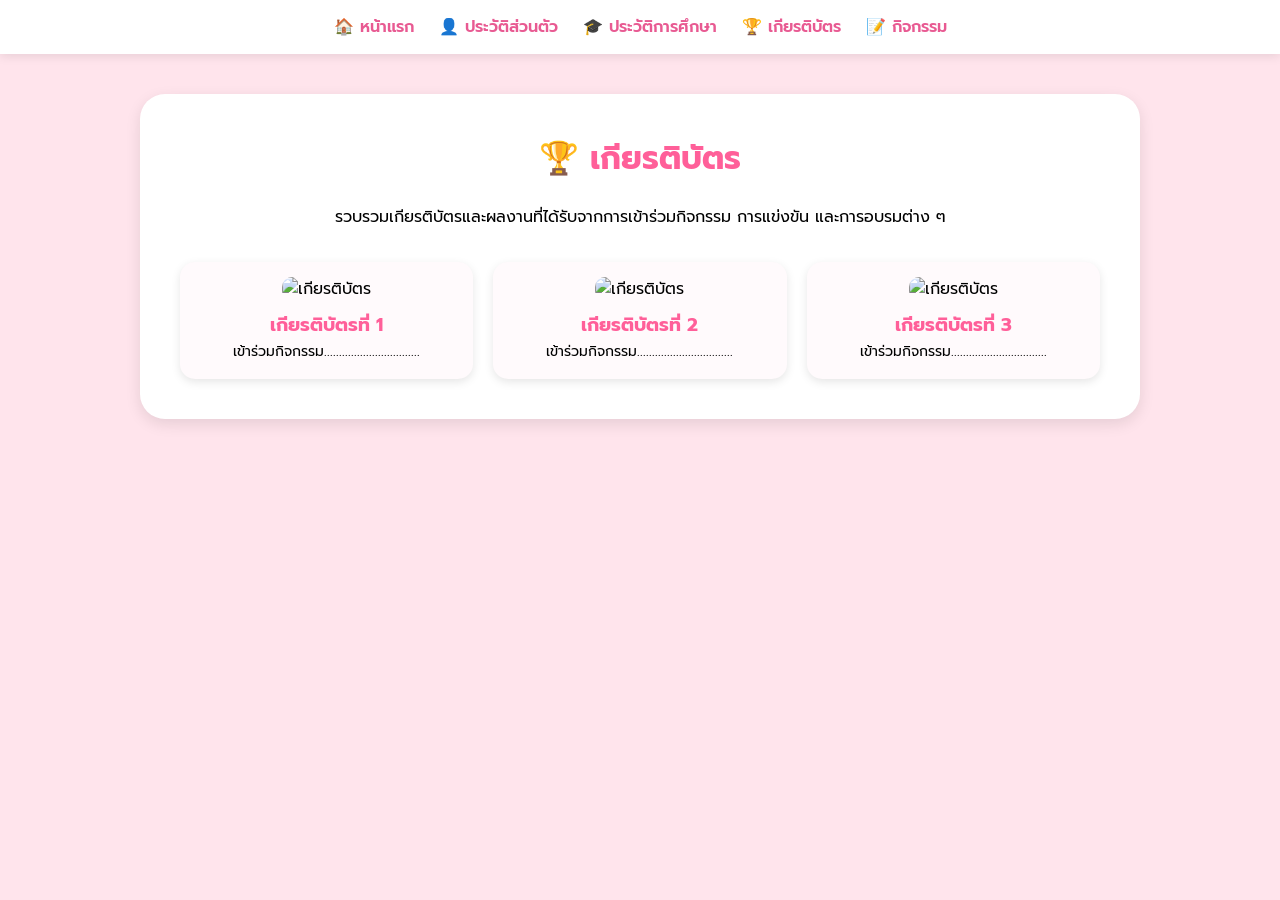
==== certificate.html @ 5cb57e2a "Create certificate.html" ====
<!DOCTYPE html>
<html lang="th">
<head>
<meta charset="UTF-8">
<meta name="viewport" content="width=device-width, initial-scale=1.0">
<title>เกียรติบัตร</title>

<link rel="stylesheet" href="style.css">

<style>
.certificate-grid{
    display:grid;
    grid-template-columns:repeat(auto-fit,minmax(250px,1fr));
    gap:20px;
    margin-top:30px;
}

.certificate-item{
    background:#fffafc;
    border-radius:15px;
    padding:15px;
    box-shadow:0 3px 10px rgba(0,0,0,0.1);
}

.certificate-item img{
    width:100%;
    border-radius:10px;
}

.certificate-item h3{
    color:#ff5f99;
    margin-top:10px;
}

.certificate-item p{
    font-size:14px;
}
</style>

</head>

<body>

<nav>
<ul>
<li><a href="index.html">🏠 หน้าแรก</a></li>
<li><a href="profile.html">👤 ประวัติส่วนตัว</a></li>
<li><a href="education.html">🎓 ประวัติการศึกษา</a></li>
<li><a href="certificate.html">🏆 เกียรติบัตร</a></li>
<li><a href="activity.html">📝 กิจกรรม</a></li>
</ul>
</nav>

<div class="container">

<div class="card">

<h1>🏆 เกียรติบัตร</h1>

<p>
รวบรวมเกียรติบัตรและผลงานที่ได้รับจากการเข้าร่วมกิจกรรม
การแข่งขัน และการอบรมต่าง ๆ
</p>

<div class="certificate-grid">

<div class="certificate-item">
<img src="certificate1.jpg" alt="เกียรติบัตร">
<h3>เกียรติบัตรที่ 1</h3>
<p>เข้าร่วมกิจกรรม................................</p>
</div>

<div class="certificate-item">
<img src="certificate2.jpg" alt="เกียรติบัตร">
<h3>เกียรติบัตรที่ 2</h3>
<p>เข้าร่วมกิจกรรม................................</p>
</div>

<div class="certificate-item">
<img src="certificate3.jpg" alt="เกียรติบัตร">
<h3>เกียรติบัตรที่ 3</h3>
<p>เข้าร่วมกิจกรรม................................</p>
</div>

</div>

</div>

</div>

<script src="script.js"></script>

</body>
</html>
---- style.css ----
@import url('https://fonts.googleapis.com/css2?family=Prompt:wght@300;400;500;600;700&display=swap');

*{
    margin:0;
    padding:0;
    box-sizing:border-box;
    font-family:'Prompt',sans-serif;
}

body{
    background:#ffe4ec;
    min-height:100vh;
}

nav{
    position:sticky;
    top:0;
    background:white;
    padding:15px;
    box-shadow:0 2px 10px rgba(0,0,0,.1);
    z-index:1000;
}

nav ul{
    display:flex;
    justify-content:center;
    list-style:none;
    gap:25px;
}

nav a{
    text-decoration:none;
    color:#e85a92;
    font-weight:600;
}

.container{
    width:90%;
    max-width:1000px;
    margin:40px auto;
}

.card{
    background:white;
    padding:40px;
    border-radius:25px;
    box-shadow:0 5px 15px rgba(0,0,0,.1);
    text-align:center;
}

.profile{
    width:200px;
    height:200px;
    border-radius:50%;
    object-fit:cover;
    border:5px solid #ffb6c1;
}

h1{
    color:#ff5f99;
    margin-bottom:20px;
}

p{
    line-height:1.8;
}
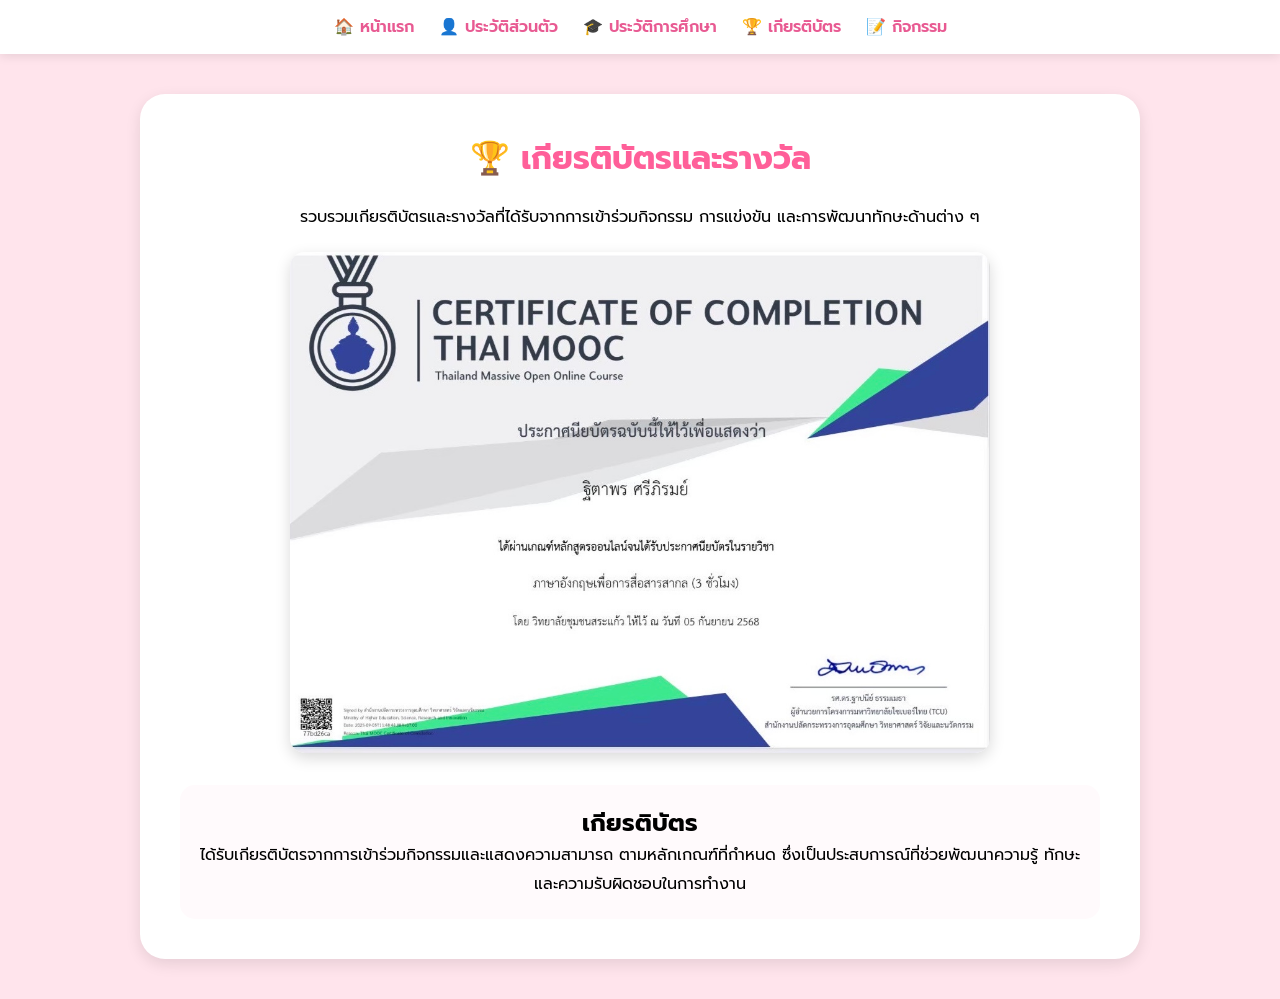
==== commit cee97d81: "Update certificate.html" ====
--- a/certificate.html
+++ b/certificate.html
@@ -3,37 +3,24 @@
 <head>
 <meta charset="UTF-8">
 <meta name="viewport" content="width=device-width, initial-scale=1.0">
-<title>เกียรติบัตร</title>
+<title>เกียรติบัตรและรางวัล</title>
 
 <link rel="stylesheet" href="style.css">
 
 <style>
-.certificate-grid{
-    display:grid;
-    grid-template-columns:repeat(auto-fit,minmax(250px,1fr));
-    gap:20px;
-    margin-top:30px;
+.award-image{
+    width:100%;
+    max-width:700px;
+    border-radius:15px;
+    box-shadow:0 5px 15px rgba(0,0,0,0.15);
+    margin-top:20px;
 }
 
-.certificate-item{
+.award-box{
     background:#fffafc;
+    padding:20px;
     border-radius:15px;
-    padding:15px;
-    box-shadow:0 3px 10px rgba(0,0,0,0.1);
-}
-
-.certificate-item img{
-    width:100%;
-    border-radius:10px;
-}
-
-.certificate-item h3{
-    color:#ff5f99;
-    margin-top:10px;
-}
-
-.certificate-item p{
-    font-size:14px;
+    margin-top:25px;
 }
 </style>
 
@@ -55,32 +42,24 @@
 
 <div class="card">
 
-<h1>🏆 เกียรติบัตร</h1>
+<h1>🏆 เกียรติบัตรและรางวัล</h1>
 
 <p>
-รวบรวมเกียรติบัตรและผลงานที่ได้รับจากการเข้าร่วมกิจกรรม
-การแข่งขัน และการอบรมต่าง ๆ
+รวบรวมเกียรติบัตรและรางวัลที่ได้รับจากการเข้าร่วมกิจกรรม
+การแข่งขัน และการพัฒนาทักษะด้านต่าง ๆ
 </p>
 
-<div class="certificate-grid">
+<img src="IMG_7642.jpeg" alt="เกียรติบัตร" class="award-image">
 
-<div class="certificate-item">
-<img src="certificate1.jpg" alt="เกียรติบัตร">
-<h3>เกียรติบัตรที่ 1</h3>
-<p>เข้าร่วมกิจกรรม................................</p>
-</div>
+<div class="award-box">
 
-<div class="certificate-item">
-<img src="certificate2.jpg" alt="เกียรติบัตร">
-<h3>เกียรติบัตรที่ 2</h3>
-<p>เข้าร่วมกิจกรรม................................</p>
-</div>
+<h2>เกียรติบัตร</h2>
 
-<div class="certificate-item">
-<img src="certificate3.jpg" alt="เกียรติบัตร">
-<h3>เกียรติบัตรที่ 3</h3>
-<p>เข้าร่วมกิจกรรม................................</p>
-</div>
+<p>
+ได้รับเกียรติบัตรจากการเข้าร่วมกิจกรรมและแสดงความสามารถ
+ตามหลักเกณฑ์ที่กำหนด ซึ่งเป็นประสบการณ์ที่ช่วยพัฒนาความรู้
+ทักษะ และความรับผิดชอบในการทำงาน
+</p>
 
 </div>
 
